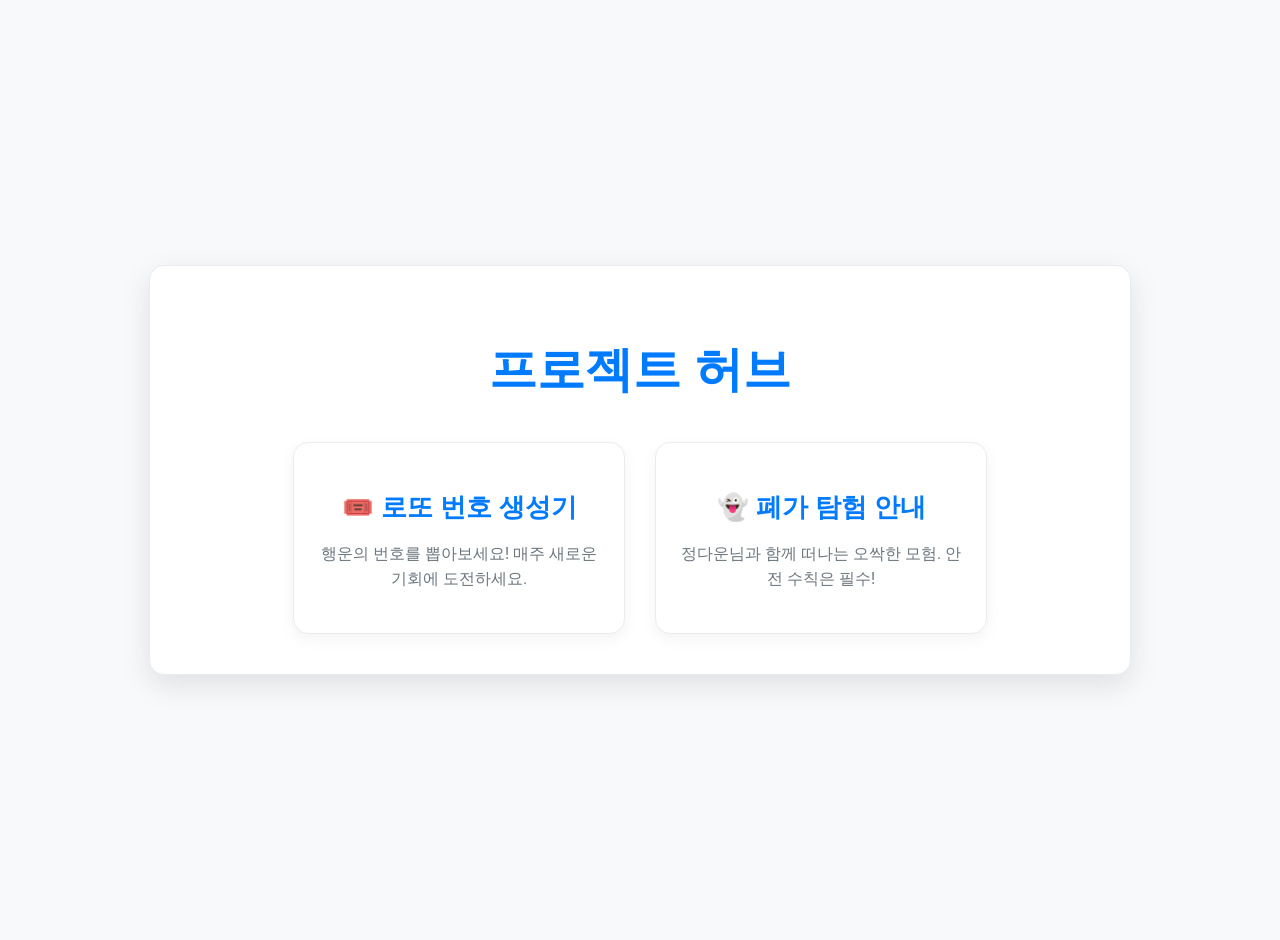
==== index.html @ fac016e4 "Add project files and updates for Jade Week" ====
<!DOCTYPE html>
<html lang="ko">
<head>
    <meta charset="UTF-8">
    <meta name="viewport" content="width=device-width, initial-scale=1.0">
    <title>프로젝트 선택</title>
    <link rel="stylesheet" href="style.css">
</head>
<body>
    <div id="app">
        <h1>프로젝트 허브</h1>
        <div class="project-container">
            <a href="/lotto.html" class="project-card">
                <h2><span style="font-family: Arial, sans-serif;">🎟️</span> 로또 번호 생성기</h2>
                <p>행운의 번호를 뽑아보세요! 매주 새로운 기회에 도전하세요.</p>
            </a>
            <a href="/haunted_house.html" class="project-card">
                <h2><span style="font-family: Arial, sans-serif;">👻</span> 폐가 탐험 안내</h2>
                <p>정다운님과 함께 떠나는 오싹한 모험. 안전 수칙은 필수!</p>
            </a>
        </div>
    </div>
</body>
</html>
---- style.css ----
@import url('https://fonts.googleapis.com/css2?family=Montserrat:wght@700&family=Roboto:wght@400;700&display=swap');

/* General Styles */
body {
    background-color: #f8f9fa; /* Light Gray */
    color: #343a40; /* Dark Gray */
    font-family: 'Roboto', sans-serif;
    display: flex;
    justify-content: center;
    align-items: center;
    min-height: 100vh;
    margin: 0;
    padding: 20px;
}

#app {
    width: 100%;
    max-width: 900px;
    text-align: center;
    background: #ffffff; /* White */
    padding: 40px;
    border-radius: 15px;
    box-shadow: 0 10px 30px rgba(0, 0, 0, 0.1);
    border: 1px solid #e9ecef; /* Light border */
}

h1 {
    font-family: 'Montserrat', sans-serif;
    font-size: 3rem;
    color: #007bff; /* Bright Blue */
    margin-bottom: 30px;
    text-shadow: none;
}

/* Project Selection Page */
.project-container {
    display: flex;
    justify-content: center;
    gap: 30px;
    margin-top: 40px;
    flex-wrap: wrap;
}

.project-card {
    background: #ffffff;
    padding: 25px;
    border-radius: 15px;
    text-decoration: none;
    color: #343a40;
    width: 280px;
    transition: transform 0.3s ease, box-shadow 0.3s ease;
    border: 1px solid #e9ecef;
    box-shadow: 0 5px 15px rgba(0, 0, 0, 0.05);
}

.project-card:hover {
    transform: translateY(-5px);
    box-shadow: 0 12px 20px rgba(0, 123, 255, 0.1);
    border-color: #007bff;
}

.project-card h2 {
    font-family: 'Montserrat', sans-serif;
    font-size: 1.6rem;
    color: #007bff;
    margin-bottom: 15px;
}

.project-card p {
    font-size: 1rem;
    line-height: 1.6;
    color: #6c757d; /* Gray text */
}

/* Lotto Page */
.numbers-container {
    display: flex;
    justify-content: center;
    flex-wrap: wrap;
    gap: 15px;
    margin: 40px 0;
}

.ball {
    width: 60px;
    height: 60px;
    border-radius: 50%;
    color: white;
    display: flex;
    justify-content: center;
    align-items: center;
    font-size: 28px;
    font-weight: bold;
    box-shadow: 0 4px 15px rgba(0, 0, 0, 0.1);
    transition: transform 0.2s;
    background: linear-gradient(145deg, #2196F3, #007bff);
}

.ball:hover {
    transform: scale(1.1);
}

#generate-btn {
    padding: 15px 30px;
    font-size: 18px;
    cursor: pointer;
    background-color: #007bff;
    color: white;
    border: none;
    border-radius: 8px;
    transition: background-color 0.3s, box-shadow 0.3s;
    box-shadow: 0 4px 15px rgba(0, 123, 255, 0.2);
    font-weight: bold;
}

#generate-btn:hover {
    background-color: #0056b3;
    box-shadow: 0 6px 20px rgba(0, 123, 255, 0.3);
}

.back-link {
    display: inline-block;
    margin-top: 30px;
    color: #007bff;
    text-decoration: none;
    font-size: 1rem;
    font-weight: bold;
}

.back-link:hover {
    text-decoration: underline;
}
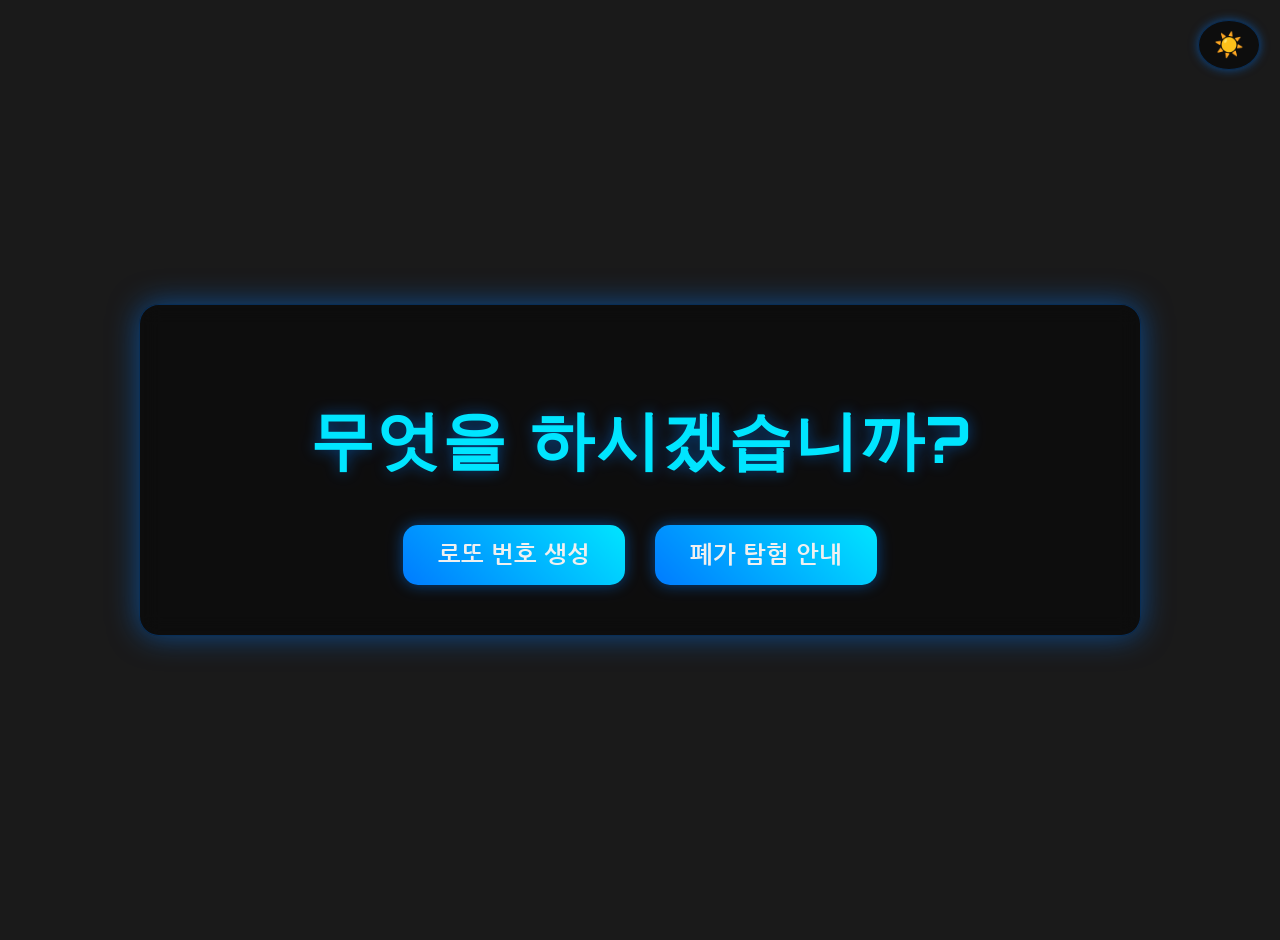
==== commit 241f8b4e: "Add dark/light mode toggle with persistence across all pages" ====
--- a/index.html
+++ b/index.html
@@ -3,22 +3,18 @@
 <head>
     <meta charset="UTF-8">
     <meta name="viewport" content="width=device-width, initial-scale=1.0">
-    <title>프로젝트 선택</title>
+    <title>메인 페이지</title>
     <link rel="stylesheet" href="style.css">
 </head>
 <body>
+    <button id="theme-toggle">☀️</button>
     <div id="app">
-        <h1>프로젝트 허브</h1>
-        <div class="project-container">
-            <a href="/lotto.html" class="project-card">
-                <h2><span style="font-family: Arial, sans-serif;">🎟️</span> 로또 번호 생성기</h2>
-                <p>행운의 번호를 뽑아보세요! 매주 새로운 기회에 도전하세요.</p>
-            </a>
-            <a href="/haunted_house.html" class="project-card">
-                <h2><span style="font-family: Arial, sans-serif;">👻</span> 폐가 탐험 안내</h2>
-                <p>정다운님과 함께 떠나는 오싹한 모험. 안전 수칙은 필수!</p>
-            </a>
+        <h1>무엇을 하시겠습니까?</h1>
+        <div class="button-container">
+            <a href="lotto.html" class="button">로또 번호 생성</a>
+            <a href="haunted_house.html" class="button">폐가 탐험 안내</a>
         </div>
     </div>
+    <script src="main.js"></script>
 </body>
-</html>
+</html>
--- a/style.css
+++ b/style.css
@@ -1,132 +1,153 @@
-@import url('https://fonts.googleapis.com/css2?family=Montserrat:wght@700&family=Roboto:wght@400;700&display=swap');
+@import url('https://fonts.googleapis.com/css2?family=Nanum+Gothic:wght@400;700&family=Orbitron:wght@400;700&display=swap');
 
-/* General Styles */
+:root {
+    --bg-color: #1a1a1a;
+    --text-color: #f0f0f0;
+    --app-bg: rgba(0, 0, 0, 0.5);
+    --accent-color: #00e5ff;
+    --secondary-accent: #007bff;
+    --box-shadow: rgba(0, 123, 255, 0.5);
+    --border-color: rgba(0, 123, 255, 0.3);
+    --button-text: #f0f0f0;
+}
+
+body.light-mode {
+    --bg-color: #f8f9fa;
+    --text-color: #212529;
+    --app-bg: rgba(255, 255, 255, 0.9);
+    --accent-color: #007bff;
+    --secondary-accent: #0056b3;
+    --box-shadow: rgba(0, 0, 0, 0.15);
+    --border-color: rgba(0, 0, 0, 0.1);
+    --button-text: #ffffff;
+}
+
 body {
-    background-color: #f8f9fa; /* Light Gray */
-    color: #343a40; /* Dark Gray */
-    font-family: 'Roboto', sans-serif;
+    background: var(--bg-color);
+    color: var(--text-color);
+    font-family: 'Nanum Gothic', sans-serif;
     display: flex;
     justify-content: center;
     align-items: center;
     min-height: 100vh;
     margin: 0;
     padding: 20px;
+    transition: background 0.3s, color 0.3s;
 }
 
 #app {
     width: 100%;
     max-width: 900px;
     text-align: center;
-    background: #ffffff; /* White */
-    padding: 40px;
-    border-radius: 15px;
-    box-shadow: 0 10px 30px rgba(0, 0, 0, 0.1);
-    border: 1px solid #e9ecef; /* Light border */
+    background: var(--app-bg);
+    padding: 50px;
+    border-radius: 20px;
+    box-shadow: 0 0 30px var(--box-shadow);
+    border: 1px solid var(--border-color);
+    backdrop-filter: blur(10px);
+    transition: background 0.3s, box-shadow 0.3s, border 0.3s;
 }
 
 h1 {
-    font-family: 'Montserrat', sans-serif;
-    font-size: 3rem;
-    color: #007bff; /* Bright Blue */
+    font-family: 'Orbitron', sans-serif;
+    font-size: 4rem;
+    color: var(--accent-color);
+    letter-spacing: 2px;
     margin-bottom: 30px;
-    text-shadow: none;
+    text-shadow: 0 0 15px var(--box-shadow);
+    transition: color 0.3s;
 }
 
-/* Project Selection Page */
-.project-container {
+.button-container {
     display: flex;
     justify-content: center;
     gap: 30px;
     margin-top: 40px;
-    flex-wrap: wrap;
 }
 
-.project-card {
-    background: #ffffff;
-    padding: 25px;
+.button {
+    display: inline-block;
+    padding: 18px 35px;
+    font-size: 1.5rem;
+    font-weight: bold;
+    color: var(--button-text);
+    background: linear-gradient(45deg, var(--secondary-accent), var(--accent-color));
+    border: none;
     border-radius: 15px;
     text-decoration: none;
-    color: #343a40;
-    width: 280px;
-    transition: transform 0.3s ease, box-shadow 0.3s ease;
-    border: 1px solid #e9ecef;
-    box-shadow: 0 5px 15px rgba(0, 0, 0, 0.05);
+    transition: all 0.3s ease;
+    box-shadow: 0 0 15px var(--box-shadow);
 }
 
-.project-card:hover {
+.button:hover {
     transform: translateY(-5px);
-    box-shadow: 0 12px 20px rgba(0, 123, 255, 0.1);
-    border-color: #007bff;
+    box-shadow: 0 10px 20px var(--box-shadow);
 }
 
-.project-card h2 {
-    font-family: 'Montserrat', sans-serif;
-    font-size: 1.6rem;
-    color: #007bff;
-    margin-bottom: 15px;
-}
-
-.project-card p {
-    font-size: 1rem;
-    line-height: 1.6;
-    color: #6c757d; /* Gray text */
-}
-
-/* Lotto Page */
 .numbers-container {
     display: flex;
     justify-content: center;
-    flex-wrap: wrap;
     gap: 15px;
     margin: 40px 0;
 }
 
-.ball {
-    width: 60px;
-    height: 60px;
+.number {
+    width: 70px;
+    height: 70px;
+    line-height: 70px;
+    font-size: 2.5rem;
+    font-weight: bold;
+    color: var(--bg-color);
+    background: var(--accent-color);
     border-radius: 50%;
-    color: white;
-    display: flex;
-    justify-content: center;
-    align-items: center;
-    font-size: 28px;
-    font-weight: bold;
-    box-shadow: 0 4px 15px rgba(0, 0, 0, 0.1);
-    transition: transform 0.2s;
-    background: linear-gradient(145deg, #2196F3, #007bff);
-}
-
-.ball:hover {
-    transform: scale(1.1);
+    box-shadow: 0 0 15px var(--box-shadow);
 }
 
 #generate-btn {
     padding: 15px 30px;
-    font-size: 18px;
+    font-size: 1.2rem;
+    font-weight: bold;
+    color: var(--button-text);
+    background: var(--secondary-accent);
+    border: none;
+    border-radius: 10px;
     cursor: pointer;
-    background-color: #007bff;
-    color: white;
-    border: none;
-    border-radius: 8px;
-    transition: background-color 0.3s, box-shadow 0.3s;
-    box-shadow: 0 4px 15px rgba(0, 123, 255, 0.2);
-    font-weight: bold;
+    transition: background-color 0.3s;
 }
 
 #generate-btn:hover {
-    background-color: #0056b3;
-    box-shadow: 0 6px 20px rgba(0, 123, 255, 0.3);
+    background-color: var(--secondary-accent);
+    filter: brightness(1.2);
 }
 
 .back-link {
     display: inline-block;
     margin-top: 30px;
-    color: #007bff;
+    color: var(--accent-color);
     text-decoration: none;
-    font-size: 1rem;
+    font-size: 1.2rem;
     font-weight: bold;
 }
 
 .back-link:hover {
     text-decoration: underline;
 }
+
+#theme-toggle {
+    position: fixed;
+    top: 20px;
+    right: 20px;
+    padding: 10px 15px;
+    font-size: 1.5rem;
+    background: var(--app-bg);
+    border: 1px solid var(--border-color);
+    border-radius: 50%;
+    cursor: pointer;
+    box-shadow: 0 0 10px var(--box-shadow);
+    z-index: 1000;
+    transition: all 0.3s;
+}
+
+#theme-toggle:hover {
+    transform: scale(1.1);
+}
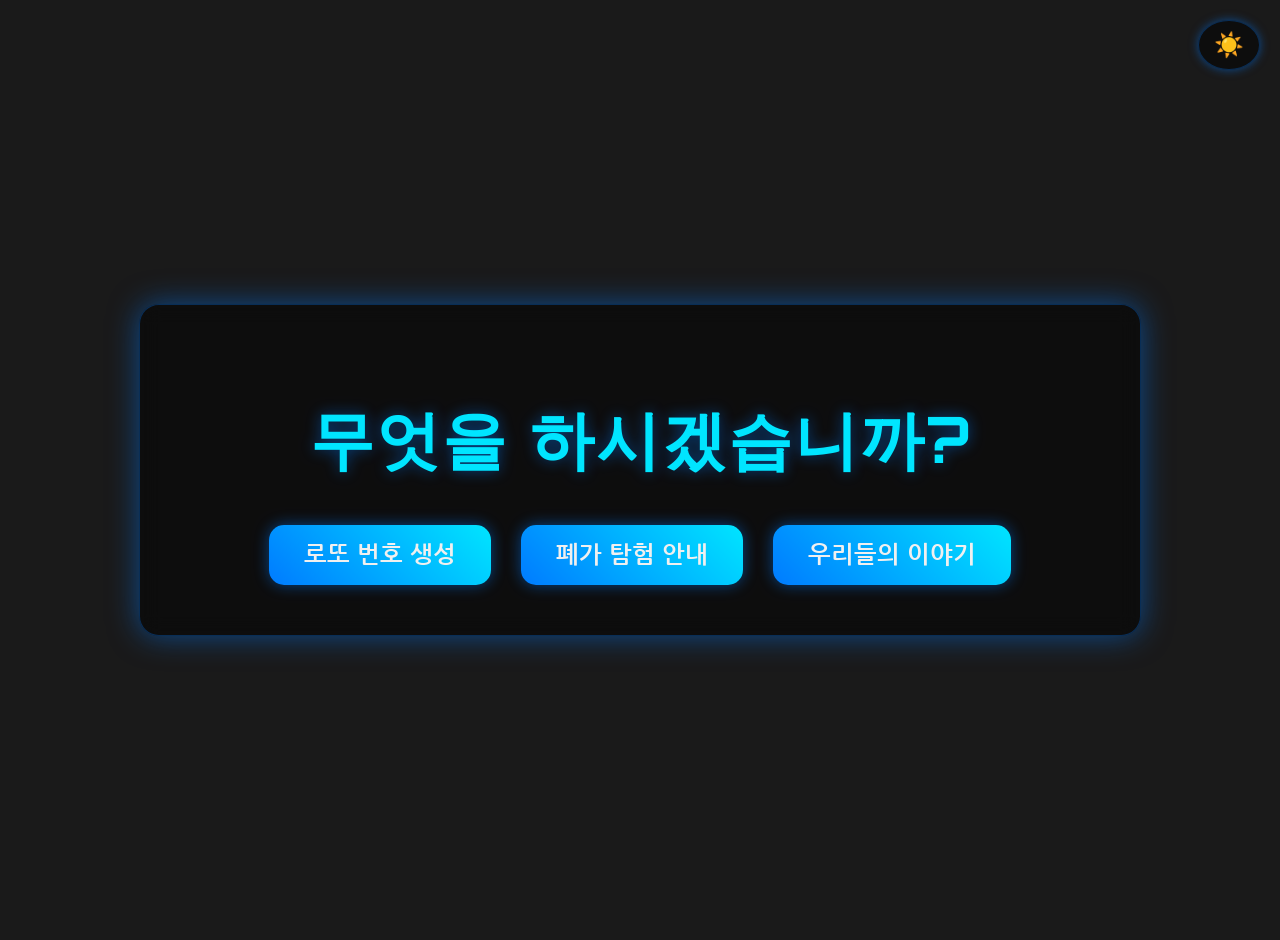
==== commit 561ed3fb: "feat: add link to our_story.html in index.html and update gallery image" ====
--- a/index.html
+++ b/index.html
@@ -13,6 +13,7 @@
         <div class="button-container">
             <a href="lotto.html" class="button">로또 번호 생성</a>
             <a href="haunted_house.html" class="button">폐가 탐험 안내</a>
+            <a href="our_story.html" class="button">우리들의 이야기</a>
         </div>
     </div>
     <script src="main.js"></script>
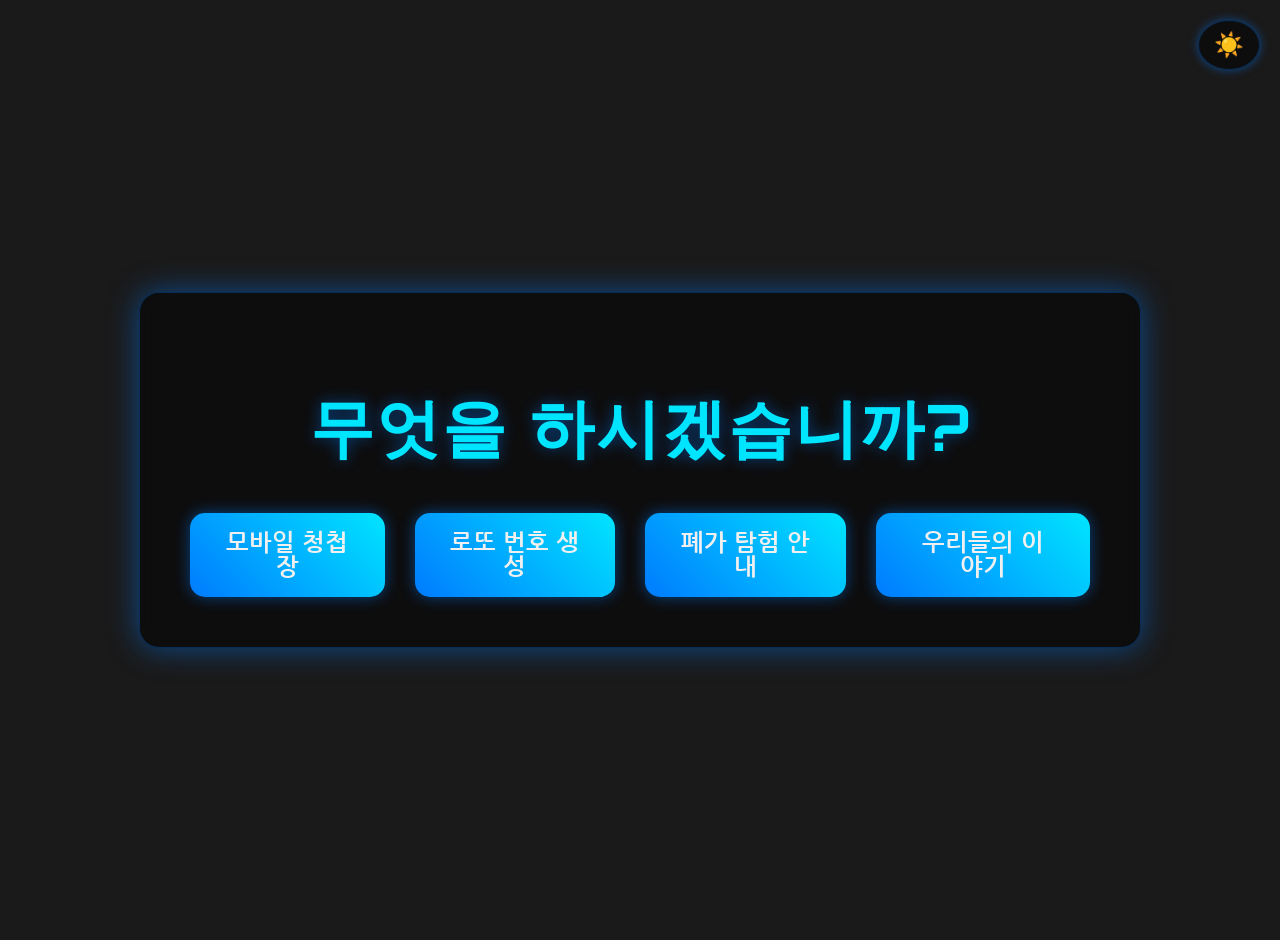
==== commit fac50cd9: "feat: add mobile invitation page and main link" ====
--- a/index.html
+++ b/index.html
@@ -11,6 +11,7 @@
     <div id="app">
         <h1>무엇을 하시겠습니까?</h1>
         <div class="button-container">
+            <a href="invitation.html" class="button">모바일 청첩장</a>
             <a href="lotto.html" class="button">로또 번호 생성</a>
             <a href="haunted_house.html" class="button">폐가 탐험 안내</a>
             <a href="our_story.html" class="button">우리들의 이야기</a>
